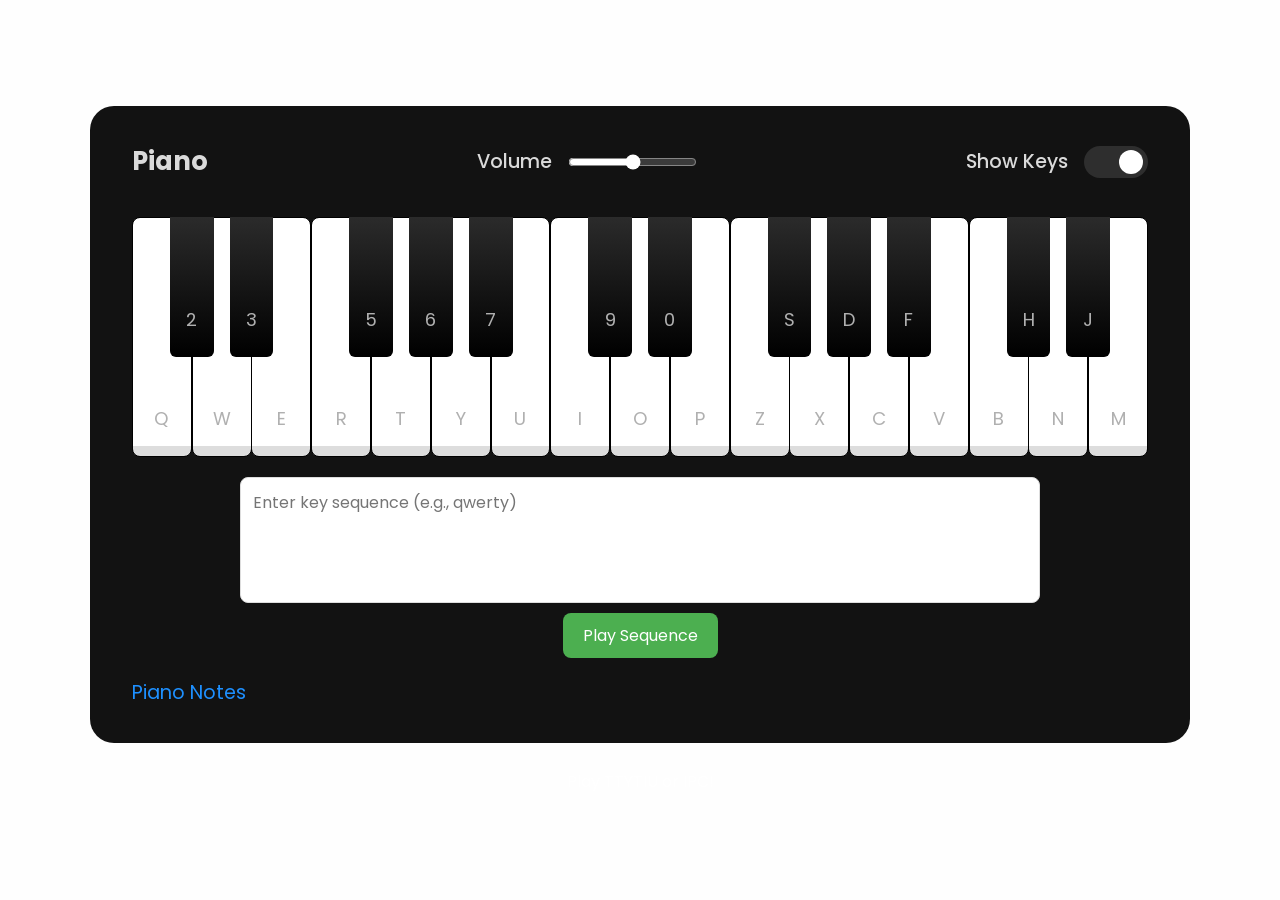
==== index.html @ 0b7334a7 "changes" ====
<!DOCTYPE html>
<html lang="en">
<head>
    <meta charset="UTF-8">
    <meta http-equiv="X-UA-Compatible" content="IE=edge">
    <meta name="viewport" content="width=device-width, initial-scale=1.0">
    <title>Piano</title>
    <link rel="stylesheet" href="styles.css">
    <link href="piano.ico" rel="icon">
    <script src="script.js" defer></script>
</head>
<body>
    <div class="wrapper">
        <header>
            <h2>Piano</h2>
            <div class="column volume-slider">
                <span>Volume</span> <input type="range" min="0" max="1" value="0.5" step="any">
            </div>
            <div class="column keys-checkbox">
                <span>Show Keys</span> <input type="checkbox" checked>
            </div>
        </header>
        <ul class="piano-keys">
            <li class="key white" data-key="q"><span>q</span></li>
            <li class="key black" data-key="2"><span>2</span></li>
            <li class="key white" data-key="w"><span>w</span></li>
            <li class="key black" data-key="3"><span>3</span></li>
            <li class="key white" data-key="e"><span>e</span></li>
            <li class="key white" data-key="r"><span>r</span></li>
            <li class="key black" data-key="5"><span>5</span></li>
            <li class="key white" data-key="t"><span>t</span></li>
            <li class="key black" data-key="6"><span>6</span></li>
            <li class="key white" data-key="y"><span>y</span></li>
            <li class="key black" data-key="7"><span>7</span></li>
            <li class="key white" data-key="u"><span>u</span></li>
            <li class="key white" data-key="i"><span>i</span></li>
            <li class="key black" data-key="9"><span>9</span></li>
            <li class="key white" data-key="o"><span>o</span></li>
            <li class="key black" data-key="0"><span>0</span></li>
            <li class="key white" data-key="p"><span>p</span></li>
            <li class="key white" data-key="z"><span>z</span></li>
            <li class="key black" data-key="s"><span>s</span></li>
            <li class="key white" data-key="x"><span>x</span></li>
            <li class="key black" data-key="d"><span>d</span></li>
            <li class="key white" data-key="c"><span>c</span></li>
            <li class="key black" data-key="f"><span>f</span></li>
            <li class="key white" data-key="v"><span>v</span></li>
            <li class="key white" data-key="b"><span>b</span></li>
            <li class="key black" data-key="h"><span>h</span></li>
            <li class="key white" data-key="n"><span>n</span></li>
            <li class="key black" data-key="j"><span>j</span></li>
            <li class="key white" data-key="m"><span>m</span></li>
        </ul>
        <!-- New section for text input -->
        <div class="input-section">
            <textarea id="key-sequence" rows="4" placeholder="Enter key sequence (e.g., qwerty)"></textarea>
            <button id="play-sequence">Play Sequence</button>
        </div>
        <div class="link-section">
            <a href="note/all.html" target="_blank">Piano Notes</a>
        </div>
    </div>
    <div id="hint">Play TTYTIU or IPC!</div>    
</body>
</html>
---- styles.css ----
@import url('https://fonts.googleapis.com/css2?family=Poppins&display=swap');

* {
    margin: 0;
    padding: 0;
    box-sizing: border-box;
    font-family: 'Poppins', sans-serif;
    transition: all 0.2s ease;
}

body {
    display: flex;
    align-items: center;
    justify-content: center;
    min-height: 100vh;
    background: #fefefe;
    padding: 0 10px;
    flex-direction: column;
}

.wrapper {
    background: #121212;
    width: 1100px;
    border-radius: 24px;
    padding: 36px 42px;
}

.wrapper header {
    color: #dadada;
    display: flex;
    align-items: center;
    justify-content: space-between;
}

header h2 {
    font-size: 1.6rem;
    user-select: none;
}

header .column {
    display: flex;
    align-items: center;
}

header .column span {
    font-weight: 500;
    font-size: 1.2rem;
    margin-right: 16px;
}

.volume-slider input {
    accent-color: #fff;
    outline: none;
}

.keys-checkbox input {
    appearance: none;
    background: #2e2e2e;
    width: 64px;
    height: 32px;
    border-radius: 32px;
    position: relative;
    cursor: pointer;
}

.keys-checkbox input::before {
    content: "";
    height: 24px;
    width: 24px;
    left: 5px;
    border-radius: inherit;
    background: #ababab;
    position: absolute;
    top: 50%;
    transform: translateY(-50%);
    transition: all 0.2s ease;
}

.keys-checkbox input:checked::before {
    left: 35px;
    background: #fff;
}

.piano-keys {
    display: flex;
    margin-top: 36px;
}

.piano-keys .key {
    list-style: none;
    color: #b0b0b0;
    position: relative;
    text-transform: uppercase;
    cursor: pointer;
    user-select: none;
}

.piano-keys .white {
    width: 60px;
    height: 240px;
    border-radius: 8px;
    background: linear-gradient(#fff 96%, #ddd 4%);
    border: 1px solid #000;
}

.piano-keys .white.active {
    background: linear-gradient(to bottom, #fff 0%, #ddd 100%);
    box-shadow: inset -4px 4px 24px rgba(0, 0, 0, 0.14);
}

.piano-keys .black {
    width: 44px;
    height: 140px;
    border-radius: 0 0 6px 6px;
    margin: 0 -22px 0 -22px;
    z-index: 2;
    background: linear-gradient(#2b2b2b, #000);
}

.piano-keys .black.active {
    background: linear-gradient(to bottom, #000, #2b2b2b);
    box-shadow: inset -4px 4px 14px rgba(255, 255, 255, 0.06);
}

.piano-keys span {
    position: absolute;
    bottom: 24px;
    width: 100%;
    text-align: center;
    font-size: 1.14rem;
}

.piano-keys .key.hide span {
    display: none;
}

.input-section {
    margin-top: 20px;
    display: flex;
    flex-direction: column;
    align-items: center;
}

.input-section textarea {
    width: 100%;
    max-width: 800px;
    padding: 12px;
    border-radius: 8px;
    border: 1px solid #ddd;
    font-size: 1rem;
    resize: none;
}

.input-section button {
    margin-top: 10px;
    padding: 10px 20px;
    border: none;
    border-radius: 8px;
    background-color: #4caf50;
    color: white;
    font-size: 1rem;
    cursor: pointer;
    transition: background-color 0.3s ease;
}

.input-section button:hover {
    background-color: #45a049;
}

.link-section {
    margin-top: 20px;
}

.link-section a {
    color: #1e90ff;
    text-decoration: none;
    font-size: 1.2rem;
    transition: color 0.3s ease;
}

.link-section a:hover {
    color: #1c86ee;
}

#hint {
    margin-top: 2%;
    color: #ffffff;
}

#hint:hover {
    color: #000000;
}
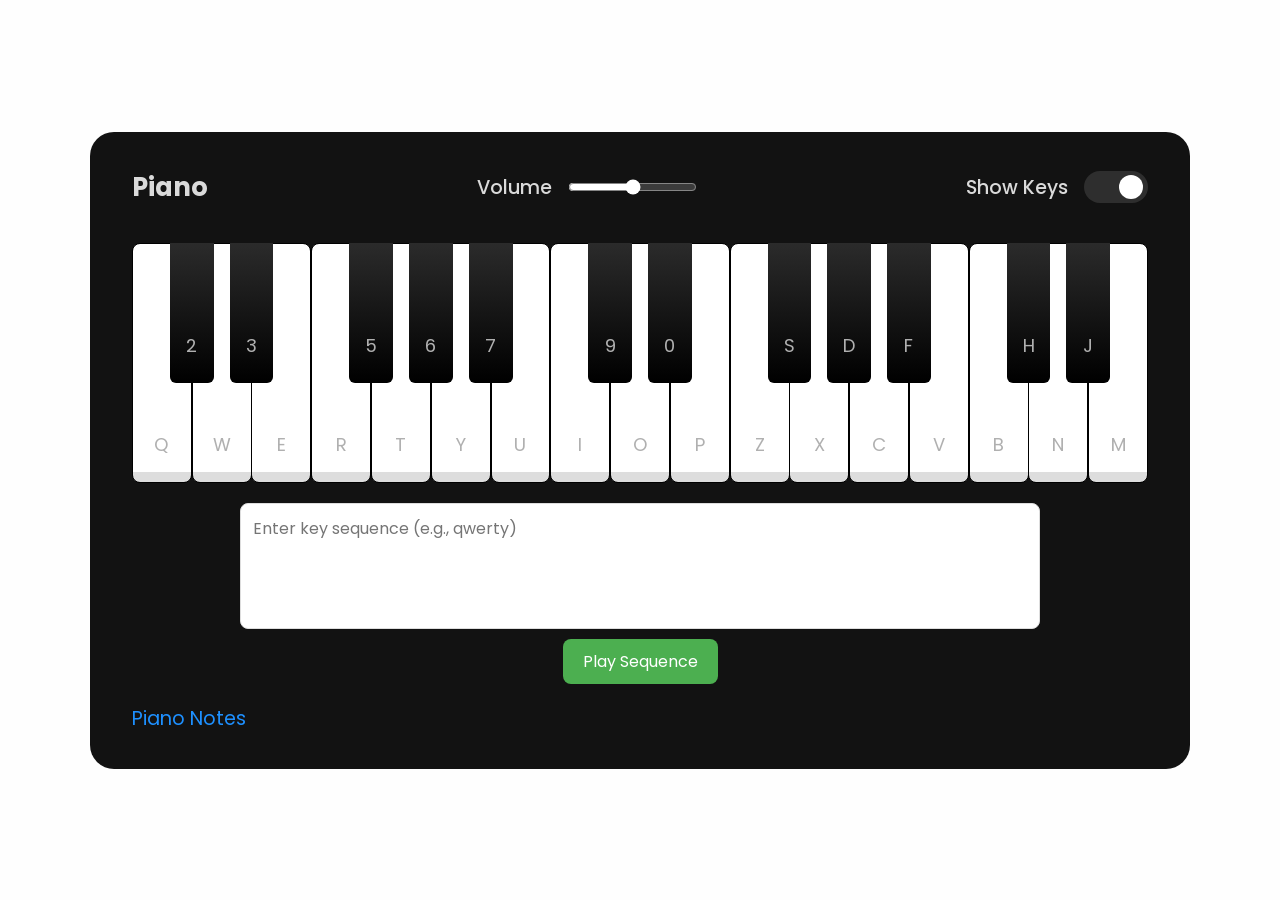
==== commit 04fffe96: "some changes" ====
--- a/index.html
+++ b/index.html
@@ -60,6 +60,6 @@
             <a href="note/all.html" target="_blank">Piano Notes</a>
         </div>
     </div>
-    <div id="hint">Play TTYTIU or IPC!</div>    
+    <!--<div id="hint">Play TTYTIU or IPC!</div>    -->
 </body>
 </html>
